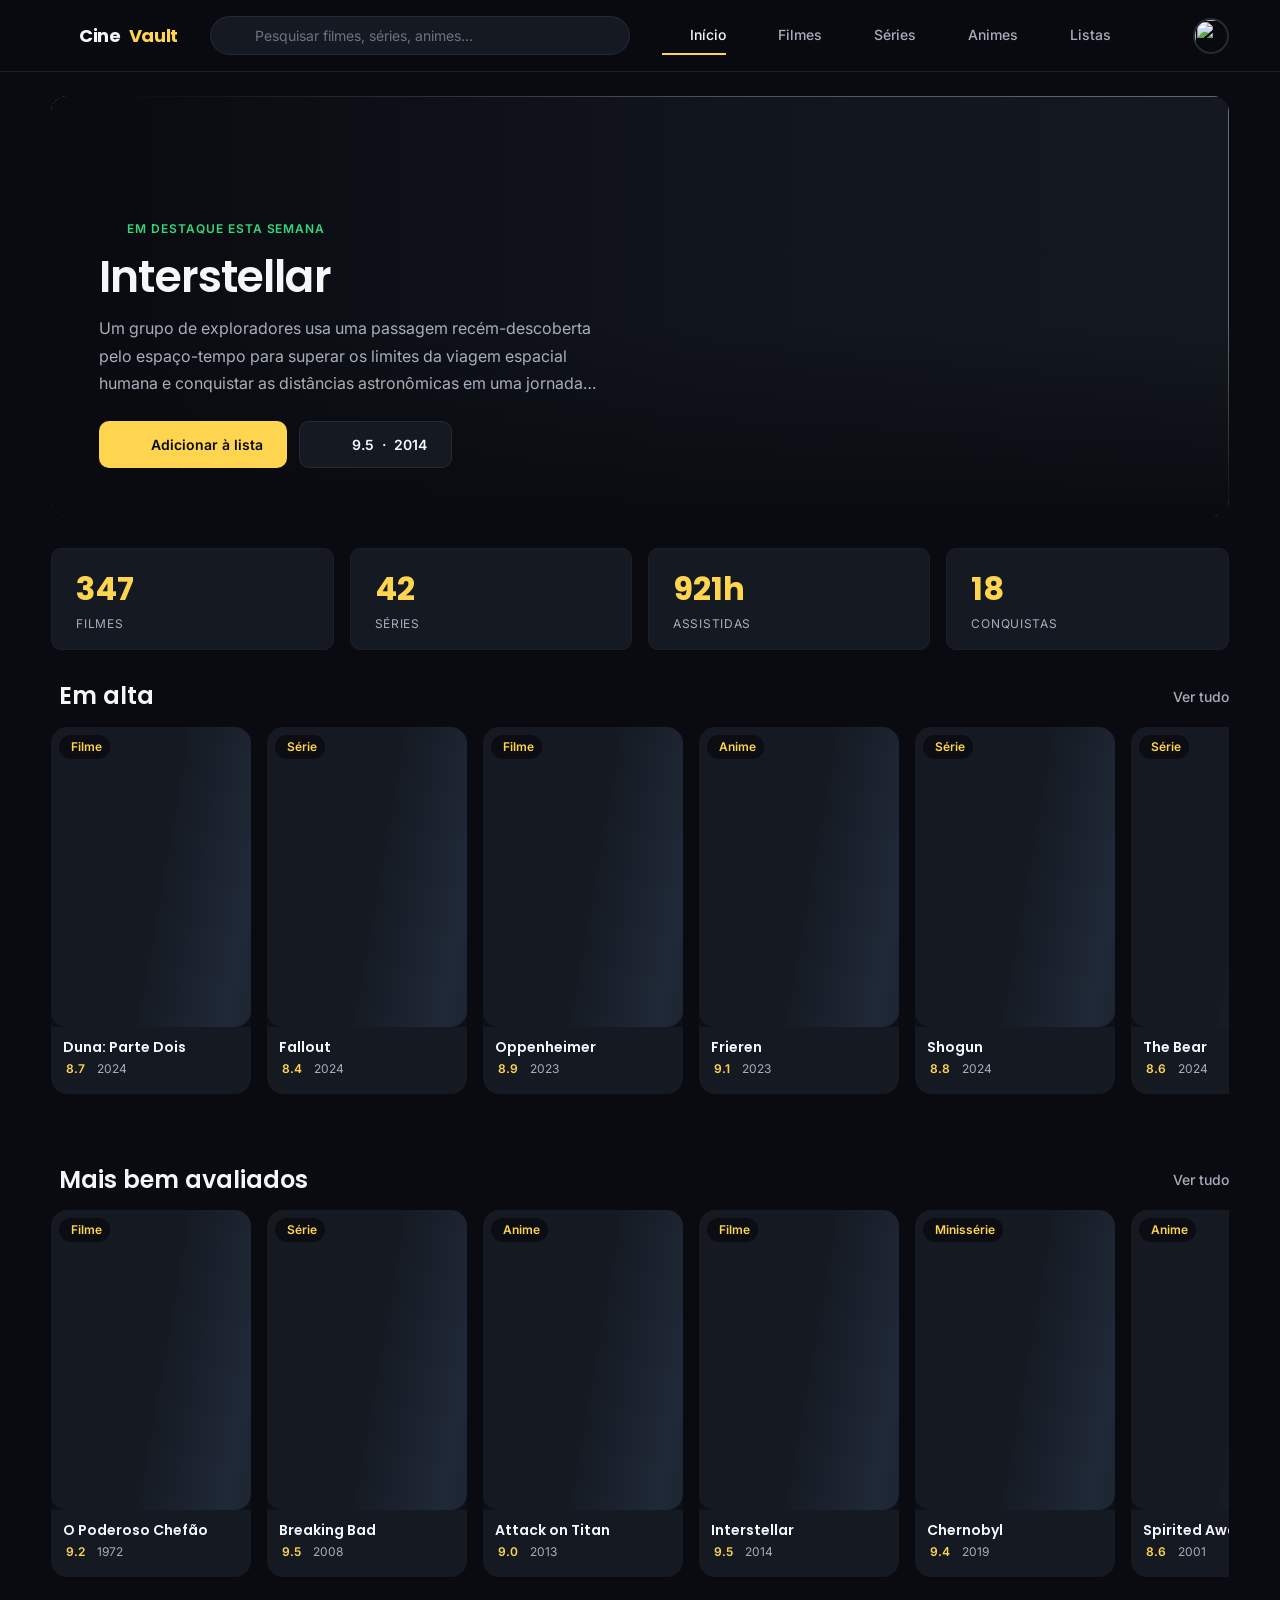
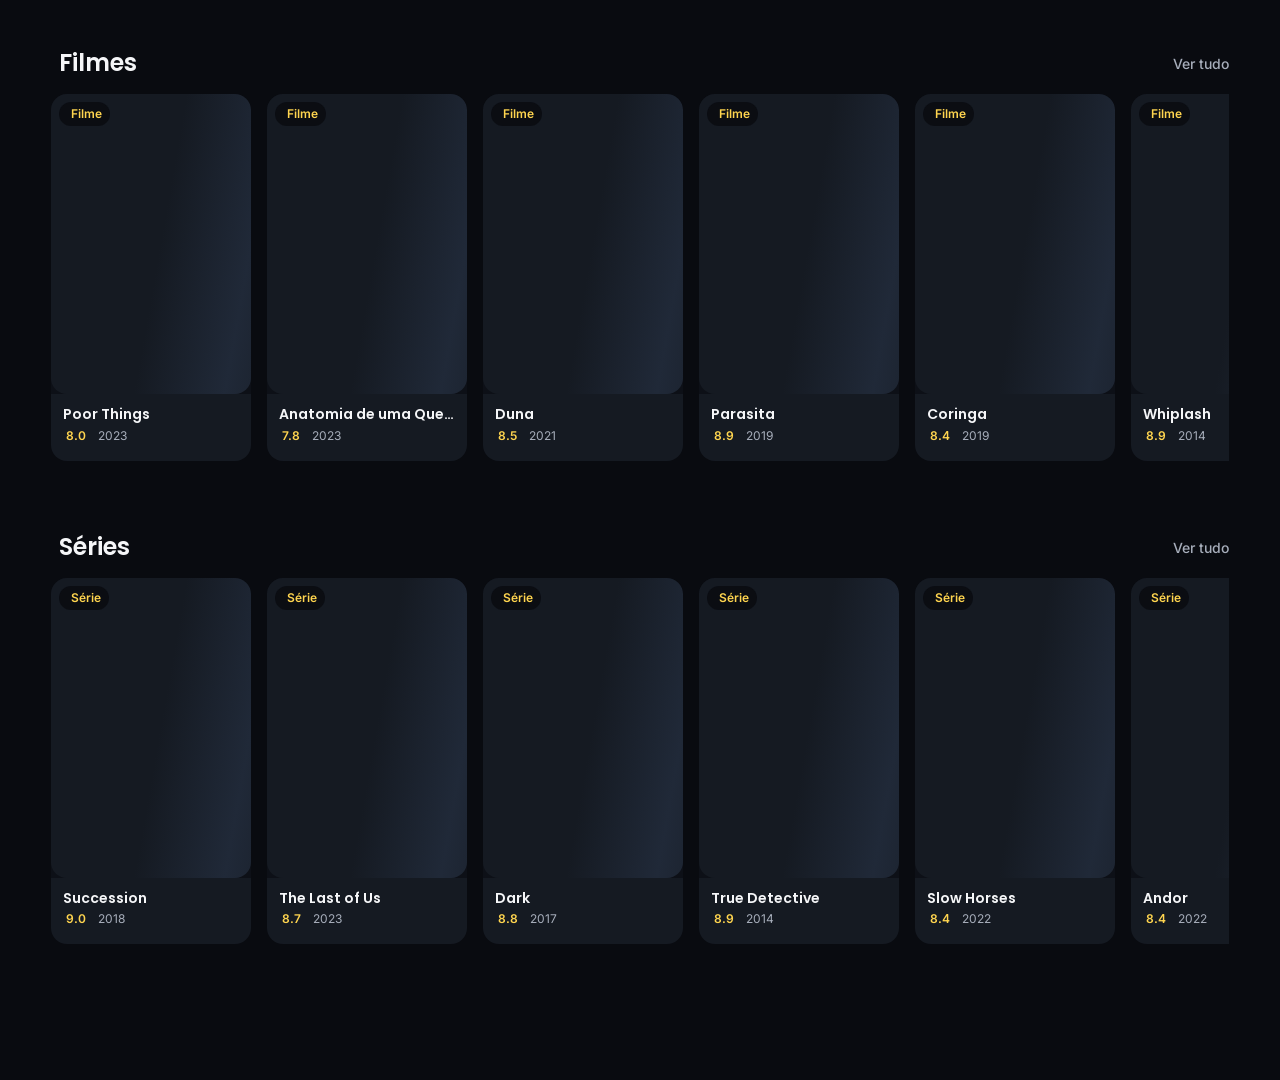
==== index.html @ 6f0cdc0a "//Primeiro commit" ====
<!DOCTYPE html>
<html lang="pt-BR">
<head>
  <meta charset="UTF-8" />
  <meta name="viewport" content="width=device-width, initial-scale=1.0" />
  <title>CineVault — Sua história através do cinema</title>
  <meta name="description" content="CineVault é sua biblioteca pessoal de filmes, séries, animes e muito mais." />

  <link rel="preconnect" href="https://fonts.googleapis.com" />
  <link href="https://fonts.googleapis.com/css2?family=Inter:wght@400;500;600;700&family=Poppins:wght@500;600;700&display=swap" rel="stylesheet" />

  <link rel="stylesheet" href="assets/css/variables.css" />
  <link rel="stylesheet" href="assets/css/base.css" />
  <link rel="stylesheet" href="assets/css/components.css" />
  <link rel="stylesheet" href="assets/css/home.css" />
</head>
<body class="page-home">

  <header class="navbar">
    <a href="index.html" class="navbar__logo">
      <i data-lucide="clapperboard" class="icon" style="color: var(--accent-yellow);"></i>
      Cine<span>Vault</span>
    </a>

    <form class="search-bar" role="search" onsubmit="return false;">
      <i data-lucide="search" class="icon"></i>
      <input type="text" placeholder="Pesquisar filmes, séries, animes..." aria-label="Pesquisar" />
    </form>

    <nav class="navbar__links" aria-label="Navegação principal">
      <a href="index.html" class="navbar__link is-active"><i data-lucide="home" class="icon"></i> Início</a>
      <a href="pages/search.html" class="navbar__link"><i data-lucide="clapperboard" class="icon"></i> Filmes</a>
      <a href="pages/search.html" class="navbar__link"><i data-lucide="tv" class="icon"></i> Séries</a>
      <a href="pages/search.html" class="navbar__link"><i data-lucide="sparkles" class="icon"></i> Animes</a>
      <a href="pages/lists.html" class="navbar__link"><i data-lucide="list" class="icon"></i> Listas</a>
    </nav>

    <div class="navbar__spacer"></div>

    <a href="pages/profile.html" class="navbar__profile" aria-label="Meu perfil">
      <img class="navbar__avatar" src="https://api.dicebear.com/7.x/shapes/svg?seed=cinevault" alt="" />
    </a>
  </header>

  <main class="container">

    <section class="hero" aria-label="Destaque">
      <img class="hero__backdrop" src="" alt="" aria-hidden="true" />
      <div class="hero__content">
        <span class="hero__eyebrow"><i data-lucide="flame" class="icon"></i> Em destaque esta semana</span>
        <h1 class="hero__title">Carregando...</h1>
        <p class="hero__desc"></p>
        <div class="hero__actions">
          <button class="btn btn--primary"><i data-lucide="plus" class="icon"></i> Adicionar à lista</button>
          <button class="btn btn--ghost">
            <i data-lucide="star" class="icon"></i>
            <span class="hero__rating"></span> · <span class="hero__year"></span>
          </button>
        </div>
      </div>
    </section>

    <div class="quick-stats">
      <div class="stat-chip"><span class="stat-chip__value">347</span><span class="stat-chip__label">Filmes</span></div>
      <div class="stat-chip"><span class="stat-chip__value">42</span><span class="stat-chip__label">Séries</span></div>
      <div class="stat-chip"><span class="stat-chip__value">921h</span><span class="stat-chip__label">Assistidas</span></div>
      <div class="stat-chip"><span class="stat-chip__value">18</span><span class="stat-chip__label">Conquistas</span></div>
    </div>

    <section class="section" aria-labelledby="titulo-em-alta">
      <div class="section__header">
        <h2 class="section__title" id="titulo-em-alta"><i data-lucide="flame"></i> Em alta</h2>
        <a href="pages/search.html" class="section__link">Ver tudo</a>
      </div>
      <div class="carousel" id="carousel-trending"></div>
    </section>

    <section class="section" aria-labelledby="titulo-bem-avaliados">
      <div class="section__header">
        <h2 class="section__title" id="titulo-bem-avaliados"><i data-lucide="star"></i> Mais bem avaliados</h2>
        <a href="pages/search.html" class="section__link">Ver tudo</a>
      </div>
      <div class="carousel" id="carousel-top-rated"></div>
    </section>

    <section class="section" aria-labelledby="titulo-filmes">
      <div class="section__header">
        <h2 class="section__title" id="titulo-filmes"><i data-lucide="clapperboard"></i> Filmes</h2>
        <a href="pages/search.html" class="section__link">Ver tudo</a>
      </div>
      <div class="carousel" id="carousel-movies"></div>
    </section>

    <section class="section" aria-labelledby="titulo-series">
      <div class="section__header">
        <h2 class="section__title" id="titulo-series"><i data-lucide="tv"></i> Séries</h2>
        <a href="pages/search.html" class="section__link">Ver tudo</a>
      </div>
      <div class="carousel" id="carousel-series"></div>
    </section>

  </main>

  <script src="https://unpkg.com/lucide@latest"></script>
  <script src="assets/js/api.js"></script>
  <script src="assets/js/ui.js"></script>
  <script src="assets/js/home.js"></script>
  <script src="assets/js/app.js"></script>
</body>
</html>
---- assets/css/variables.css ----
/* ============================================================
   CINEVAULT — DESIGN TOKENS
   "Sua história através do cinema."
   Fonte única da verdade para cor, tipografia, espaçamento,
   sombra e movimento. Nenhum componente deve usar um valor
   bruto (hex, px solto) fora daqui.
   ============================================================ */

:root {
  /* ---------- Cor — superfícies ---------- */
  --bg: #090B10;
  --bg-elevated: #0D1017;
  --card: #151A22;
  --card-hover: #202938;
  --border: #232A36;
  --border-soft: #1A2029;

  /* ---------- Cor — marca / semântica ---------- */
  --accent-yellow: #FFD54F;   /* destaque, avaliação, marca */
  --accent-blue: #5CAEFF;     /* links, séries, informação */
  --accent-green: #37D67A;    /* sucesso, "assistido", conquistas */
  --accent-red: #F44336;      /* erro, remover, "não assistido" */

  --accent-yellow-dim: #FFD54F1A;
  --accent-blue-dim: #5CAEFF1A;
  --accent-green-dim: #37D67A1A;
  --accent-red-dim: #F443361A;

  /* ---------- Cor — texto ---------- */
  --text-primary: #F5F6F8;
  --text-secondary: #A7AEBB;
  --text-muted: #6B7383;
  --text-on-accent: #090B10;

  /* ---------- Tipografia ---------- */
  --font-title: "Poppins", "Inter", sans-serif;
  --font-body: "Inter", sans-serif;

  --fs-xs: 0.75rem;    /* 12px — legendas, metadados */
  --fs-sm: 0.875rem;   /* 14px — texto secundário */
  --fs-base: 1rem;     /* 16px — corpo */
  --fs-md: 1.125rem;   /* 18px — subtítulos de card */
  --fs-lg: 1.5rem;     /* 24px — títulos de seção */
  --fs-xl: 2rem;       /* 32px — títulos de página */
  --fs-2xl: 2.75rem;   /* 44px — hero */

  --fw-regular: 400;
  --fw-medium: 500;
  --fw-semibold: 600;
  --fw-bold: 700;

  --lh-tight: 1.2;
  --lh-normal: 1.5;
  --lh-relaxed: 1.7;

  /* ---------- Espaçamento (escala 4px) ---------- */
  --space-1: 4px;
  --space-2: 8px;
  --space-3: 12px;
  --space-4: 16px;
  --space-5: 24px;
  --space-6: 32px;
  --space-7: 48px;
  --space-8: 64px;
  --space-9: 96px;

  /* ---------- Raio ---------- */
  --radius-sm: 6px;
  --radius-md: 10px;
  --radius-lg: 16px;
  --radius-full: 999px;

  /* ---------- Sombra ---------- */
  --shadow-sm: 0 2px 6px rgba(0, 0, 0, 0.35);
  --shadow-md: 0 8px 24px rgba(0, 0, 0, 0.45);
  --shadow-lg: 0 16px 40px rgba(0, 0, 0, 0.55);
  --shadow-glow-yellow: 0 8px 28px rgba(255, 213, 79, 0.25);

  /* ---------- Movimento ---------- */
  --ease-out: cubic-bezier(0.16, 1, 0.3, 1);
  --duration-fast: 150ms;
  --duration-base: 250ms;
  --duration-slow: 400ms;

  /* ---------- Layout ---------- */
  --header-height: 72px;
  --container-max: 1400px;
  --container-pad: clamp(20px, 4vw, 64px);

  /* ---------- Z-index ---------- */
  --z-header: 100;
  --z-modal: 1000;
  --z-toast: 1100;
}
---- assets/css/base.css ----
/* ============================================================
   CINEVAULT — BASE
   Reset + regras globais. Nenhuma classe de componente aqui.
   ============================================================ */

*,
*::before,
*::after {
  box-sizing: border-box;
  margin: 0;
  padding: 0;
}

html {
  color-scheme: dark;
  scroll-behavior: smooth;
}

body {
  background: var(--bg);
  color: var(--text-primary);
  font-family: var(--font-body);
  font-size: var(--fs-base);
  line-height: var(--lh-normal);
  -webkit-font-smoothing: antialiased;
  min-height: 100vh;
}

img {
  display: block;
  max-width: 100%;
}

a {
  color: inherit;
  text-decoration: none;
}

button,
input {
  font: inherit;
  color: inherit;
}

button {
  cursor: pointer;
  background: none;
  border: none;
}

ul {
  list-style: none;
}

h1, h2, h3, h4 {
  font-family: var(--font-title);
  line-height: var(--lh-tight);
  font-weight: var(--fw-semibold);
}

/* ---------- Foco visível (acessibilidade) ---------- */
:focus-visible {
  outline: 2px solid var(--accent-blue);
  outline-offset: 2px;
  border-radius: var(--radius-sm);
}

/* ---------- Scrollbar ---------- */
::-webkit-scrollbar {
  height: 8px;
  width: 8px;
}

::-webkit-scrollbar-track {
  background: transparent;
}

::-webkit-scrollbar-thumb {
  background: var(--border);
  border-radius: var(--radius-full);
}

::-webkit-scrollbar-thumb:hover {
  background: var(--card-hover);
}

/* ---------- Container ---------- */
.container {
  max-width: var(--container-max);
  margin-inline: auto;
  padding-inline: var(--container-pad);
}

/* ---------- Utilitários ---------- */
.visually-hidden {
  position: absolute;
  width: 1px;
  height: 1px;
  overflow: hidden;
  clip: rect(0 0 0 0);
  white-space: nowrap;
}

.icon {
  width: 20px;
  height: 20px;
  stroke-width: 1.75;
  flex-shrink: 0;
}

/* ---------- Movimento reduzido ---------- */
@media (prefers-reduced-motion: reduce) {
  *,
  *::before,
  *::after {
    animation-duration: 0.001ms !important;
    animation-iteration-count: 1 !important;
    transition-duration: 0.001ms !important;
    scroll-behavior: auto !important;
  }
}
---- assets/css/components.css ----
/* ============================================================
   CINEVAULT — COMPONENTES
   Cada bloco é independente e reutilizável entre páginas.
   ============================================================ */

/* ============================================================
   1. NAVBAR
   ============================================================ */
.navbar {
  position: sticky;
  top: 0;
  z-index: var(--z-header);
  height: var(--header-height);
  display: flex;
  align-items: center;
  gap: var(--space-6);
  background: rgba(9, 11, 16, 0.85);
  backdrop-filter: blur(12px);
  -webkit-backdrop-filter: blur(12px);
  border-bottom: 1px solid var(--border-soft);
  padding-inline: var(--container-pad);
}

.navbar__logo {
  display: flex;
  align-items: center;
  gap: var(--space-2);
  font-family: var(--font-title);
  font-weight: var(--fw-bold);
  font-size: var(--fs-md);
  letter-spacing: -0.02em;
  flex-shrink: 0;
}

.navbar__logo span {
  color: var(--accent-yellow);
}

.navbar__links {
  display: flex;
  align-items: center;
  gap: var(--space-5);
  flex-shrink: 0;
}

.navbar__link {
  display: flex;
  align-items: center;
  gap: var(--space-2);
  font-size: var(--fs-sm);
  font-weight: var(--fw-medium);
  color: var(--text-secondary);
  padding: var(--space-2) 0;
  border-bottom: 2px solid transparent;
  transition: color var(--duration-fast) var(--ease-out),
              border-color var(--duration-fast) var(--ease-out);
  white-space: nowrap;
}

.navbar__link:hover {
  color: var(--text-primary);
}

.navbar__link.is-active {
  color: var(--text-primary);
  border-bottom-color: var(--accent-yellow);
}

.navbar__spacer {
  flex: 1;
}

.navbar__profile {
  display: flex;
  align-items: center;
  gap: var(--space-2);
  flex-shrink: 0;
}

.navbar__avatar {
  width: 36px;
  height: 36px;
  border-radius: var(--radius-full);
  object-fit: cover;
  border: 2px solid var(--border);
  transition: border-color var(--duration-fast) var(--ease-out);
}

.navbar__profile:hover .navbar__avatar {
  border-color: var(--accent-yellow);
}

/* ============================================================
   2. BUSCA
   ============================================================ */
.search-bar {
  display: flex;
  align-items: center;
  gap: var(--space-2);
  background: var(--card);
  border: 1px solid var(--border);
  border-radius: var(--radius-full);
  padding: var(--space-2) var(--space-4);
  width: 100%;
  max-width: 420px;
  transition: border-color var(--duration-fast) var(--ease-out),
              background var(--duration-fast) var(--ease-out);
}

.search-bar:focus-within {
  border-color: var(--accent-blue);
  background: var(--card-hover);
}

.search-bar .icon {
  color: var(--text-muted);
}

.search-bar input {
  background: none;
  border: none;
  width: 100%;
  font-size: var(--fs-sm);
  color: var(--text-primary);
}

.search-bar input::placeholder {
  color: var(--text-muted);
}

.search-bar input:focus {
  outline: none;
}

/* ============================================================
   3. BOTÕES
   ============================================================ */
.btn {
  display: inline-flex;
  align-items: center;
  justify-content: center;
  gap: var(--space-2);
  font-size: var(--fs-sm);
  font-weight: var(--fw-semibold);
  padding: var(--space-3) var(--space-5);
  border-radius: var(--radius-md);
  transition: transform var(--duration-fast) var(--ease-out),
              background var(--duration-fast) var(--ease-out),
              box-shadow var(--duration-fast) var(--ease-out);
}

.btn:active {
  transform: scale(0.97);
}

.btn--primary {
  background: var(--accent-yellow);
  color: var(--text-on-accent);
}

.btn--primary:hover {
  box-shadow: var(--shadow-glow-yellow);
}

.btn--ghost {
  background: var(--card);
  color: var(--text-primary);
  border: 1px solid var(--border);
}

.btn--ghost:hover {
  background: var(--card-hover);
  border-color: var(--border);
}

.btn--icon {
  padding: var(--space-2);
  border-radius: var(--radius-full);
  background: rgba(255, 255, 255, 0.06);
}

.btn--icon:hover {
  background: rgba(255, 255, 255, 0.12);
}

/* ============================================================
   4. CARD DE TÍTULO (filme / série / anime)
   ============================================================ */
.card {
  position: relative;
  flex-shrink: 0;
  width: 200px;
  background: var(--card);
  border-radius: var(--radius-lg);
  overflow: hidden;
  cursor: pointer;
  transition: transform var(--duration-base) var(--ease-out),
              box-shadow var(--duration-base) var(--ease-out);
}

.card:hover,
.card:focus-visible {
  transform: translateY(-6px) scale(1.03);
  box-shadow: var(--shadow-lg);
  z-index: 2;
}

.card__poster-wrap {
  position: relative;
  aspect-ratio: 2 / 3;
  background: var(--bg-elevated);
  overflow: hidden;
}

.card__poster {
  width: 100%;
  height: 100%;
  object-fit: cover;
  transition: transform var(--duration-slow) var(--ease-out);
}

.card:hover .card__poster {
  transform: scale(1.08);
}

.card__badge {
  position: absolute;
  top: var(--space-2);
  left: var(--space-2);
  display: flex;
  align-items: center;
  gap: 4px;
  background: rgba(9, 11, 16, 0.8);
  backdrop-filter: blur(4px);
  color: var(--accent-yellow);
  font-size: var(--fs-xs);
  font-weight: var(--fw-semibold);
  padding: 3px 8px;
  border-radius: var(--radius-full);
}

.card__badge .icon {
  width: 12px;
  height: 12px;
}

.card__overlay {
  position: absolute;
  inset: 0;
  display: flex;
  align-items: flex-end;
  justify-content: center;
  padding-bottom: var(--space-4);
  background: linear-gradient(180deg, rgba(9, 11, 16, 0) 40%, rgba(9, 11, 16, 0.92) 100%);
  opacity: 0;
  transition: opacity var(--duration-base) var(--ease-out);
}

.card:hover .card__overlay,
.card:focus-visible .card__overlay {
  opacity: 1;
}

.card__cta {
  font-size: var(--fs-xs);
  font-weight: var(--fw-semibold);
  color: var(--text-on-accent);
  background: var(--accent-yellow);
  padding: var(--space-2) var(--space-4);
  border-radius: var(--radius-full);
  transform: translateY(8px);
  transition: transform var(--duration-base) var(--ease-out);
}

.card:hover .card__cta {
  transform: translateY(0);
}

.card__body {
  padding: var(--space-3) var(--space-3) var(--space-4);
}

.card__title {
  font-family: var(--font-title);
  font-size: var(--fs-sm);
  font-weight: var(--fw-semibold);
  color: var(--text-primary);
  white-space: nowrap;
  overflow: hidden;
  text-overflow: ellipsis;
}

.card__meta {
  display: flex;
  align-items: center;
  gap: var(--space-3);
  margin-top: var(--space-1);
  font-size: var(--fs-xs);
  color: var(--text-secondary);
}

.card__rating {
  display: flex;
  align-items: center;
  gap: 3px;
  color: var(--accent-yellow);
  font-weight: var(--fw-semibold);
}

.card__rating .icon {
  width: 13px;
  height: 13px;
}

/* ============================================================
   5. SEÇÃO DE CARROSSEL
   ============================================================ */
.section {
  padding-block: var(--space-6);
}

.section__header {
  display: flex;
  align-items: center;
  justify-content: space-between;
  margin-bottom: var(--space-4);
}

.section__title {
  display: flex;
  align-items: center;
  gap: var(--space-2);
  font-size: var(--fs-lg);
}

.section__title .icon {
  width: 22px;
  height: 22px;
  color: var(--accent-yellow);
}

.section__link {
  font-size: var(--fs-sm);
  font-weight: var(--fw-medium);
  color: var(--text-secondary);
  transition: color var(--duration-fast) var(--ease-out);
}

.section__link:hover {
  color: var(--accent-blue);
}

.carousel {
  display: flex;
  gap: var(--space-4);
  overflow-x: auto;
  padding-bottom: var(--space-2);
  scroll-snap-type: x proximity;
}

.carousel .card {
  scroll-snap-align: start;
}

/* ============================================================
   6. BANNER / HERO
   ============================================================ */
.hero {
  position: relative;
  border-radius: var(--radius-lg);
  overflow: hidden;
  min-height: 420px;
  display: flex;
  align-items: flex-end;
  background: var(--card);
  margin-top: var(--space-5);
}

.hero__backdrop {
  position: absolute;
  inset: 0;
  width: 100%;
  height: 100%;
  object-fit: cover;
  opacity: 0.55;
}

.hero::after {
  content: "";
  position: absolute;
  inset: 0;
  background: linear-gradient(90deg, var(--bg) 5%, rgba(9, 11, 16, 0.35) 55%, rgba(9, 11, 16, 0.1) 100%),
              linear-gradient(0deg, var(--bg) 0%, transparent 45%);
}

.hero__content {
  position: relative;
  z-index: 1;
  padding: var(--space-7);
  max-width: 620px;
}

.hero__eyebrow {
  display: inline-flex;
  align-items: center;
  gap: var(--space-2);
  font-size: var(--fs-xs);
  font-weight: var(--fw-semibold);
  color: var(--accent-green);
  text-transform: uppercase;
  letter-spacing: 0.08em;
  margin-bottom: var(--space-3);
}

.hero__title {
  font-size: var(--fs-2xl);
  margin-bottom: var(--space-3);
  letter-spacing: -0.02em;
}

.hero__desc {
  font-size: var(--fs-base);
  color: var(--text-secondary);
  line-height: var(--lh-relaxed);
  margin-bottom: var(--space-5);
  display: -webkit-box;
  -webkit-line-clamp: 3;
  -webkit-box-orient: vertical;
  overflow: hidden;
}

.hero__actions {
  display: flex;
  gap: var(--space-3);
}

/* ============================================================
   7. PERFIL — ESTATÍSTICAS
   ============================================================ */
.stat-chip {
  display: flex;
  flex-direction: column;
  gap: 2px;
  padding: var(--space-4) var(--space-5);
  background: var(--card);
  border-radius: var(--radius-md);
  border: 1px solid var(--border-soft);
}

.stat-chip__value {
  font-family: var(--font-title);
  font-size: var(--fs-xl);
  font-weight: var(--fw-bold);
  color: var(--accent-yellow);
}

.stat-chip__label {
  font-size: var(--fs-xs);
  color: var(--text-secondary);
  text-transform: uppercase;
  letter-spacing: 0.06em;
}

/* ============================================================
   8. ESTADOS — carregamento / vazio
   ============================================================ */
.skeleton {
  background: linear-gradient(100deg, var(--card) 30%, var(--card-hover) 50%, var(--card) 70%);
  background-size: 200% 100%;
  animation: shimmer 1.4s ease-in-out infinite;
  border-radius: var(--radius-lg);
}

@keyframes shimmer {
  0% { background-position: 150% 0; }
  100% { background-position: -50% 0; }
}

.empty-state {
  display: flex;
  flex-direction: column;
  align-items: center;
  text-align: center;
  gap: var(--space-3);
  padding: var(--space-8) var(--space-5);
  color: var(--text-secondary);
}

.empty-state .icon {
  width: 40px;
  height: 40px;
  color: var(--text-muted);
}

/* ============================================================
   9. TOAST
   ============================================================ */
.toast {
  position: fixed;
  bottom: var(--space-6);
  left: 50%;
  transform: translateX(-50%) translateY(20px);
  background: var(--card-hover);
  border: 1px solid var(--border);
  color: var(--text-primary);
  font-size: var(--fs-sm);
  padding: var(--space-3) var(--space-5);
  border-radius: var(--radius-md);
  box-shadow: var(--shadow-md);
  z-index: var(--z-toast);
  opacity: 0;
  pointer-events: none;
  transition: opacity var(--duration-base) var(--ease-out),
              transform var(--duration-base) var(--ease-out);
}

.toast.is-visible {
  opacity: 1;
  transform: translateX(-50%) translateY(0);
  pointer-events: auto;
}

/* ============================================================
   10. RESPONSIVO
   ============================================================ */
@media (max-width: 900px) {
  .navbar__links {
    display: none;
  }

  .hero {
    min-height: 320px;
  }

  .hero__content {
    padding: var(--space-5);
  }

  .hero__title {
    font-size: var(--fs-xl);
  }
}

@media (max-width: 560px) {
  .card {
    width: 140px;
  }

  .search-bar {
    max-width: 100%;
  }
}
---- assets/css/home.css ----
/* ============================================================
   CINEVAULT — HOME
   Regras específicas do index.html. Nada de token ou componente
   genérico aqui — isso vive em variables.css / components.css.
   ============================================================ */

.page-home main {
  padding-bottom: var(--space-9);
}

.page-home .section:first-of-type {
  padding-top: 0;
}

.quick-stats {
  display: grid;
  grid-template-columns: repeat(4, 1fr);
  gap: var(--space-4);
  margin-top: var(--space-6);
}

@media (max-width: 700px) {
  .quick-stats {
    grid-template-columns: repeat(2, 1fr);
  }
}
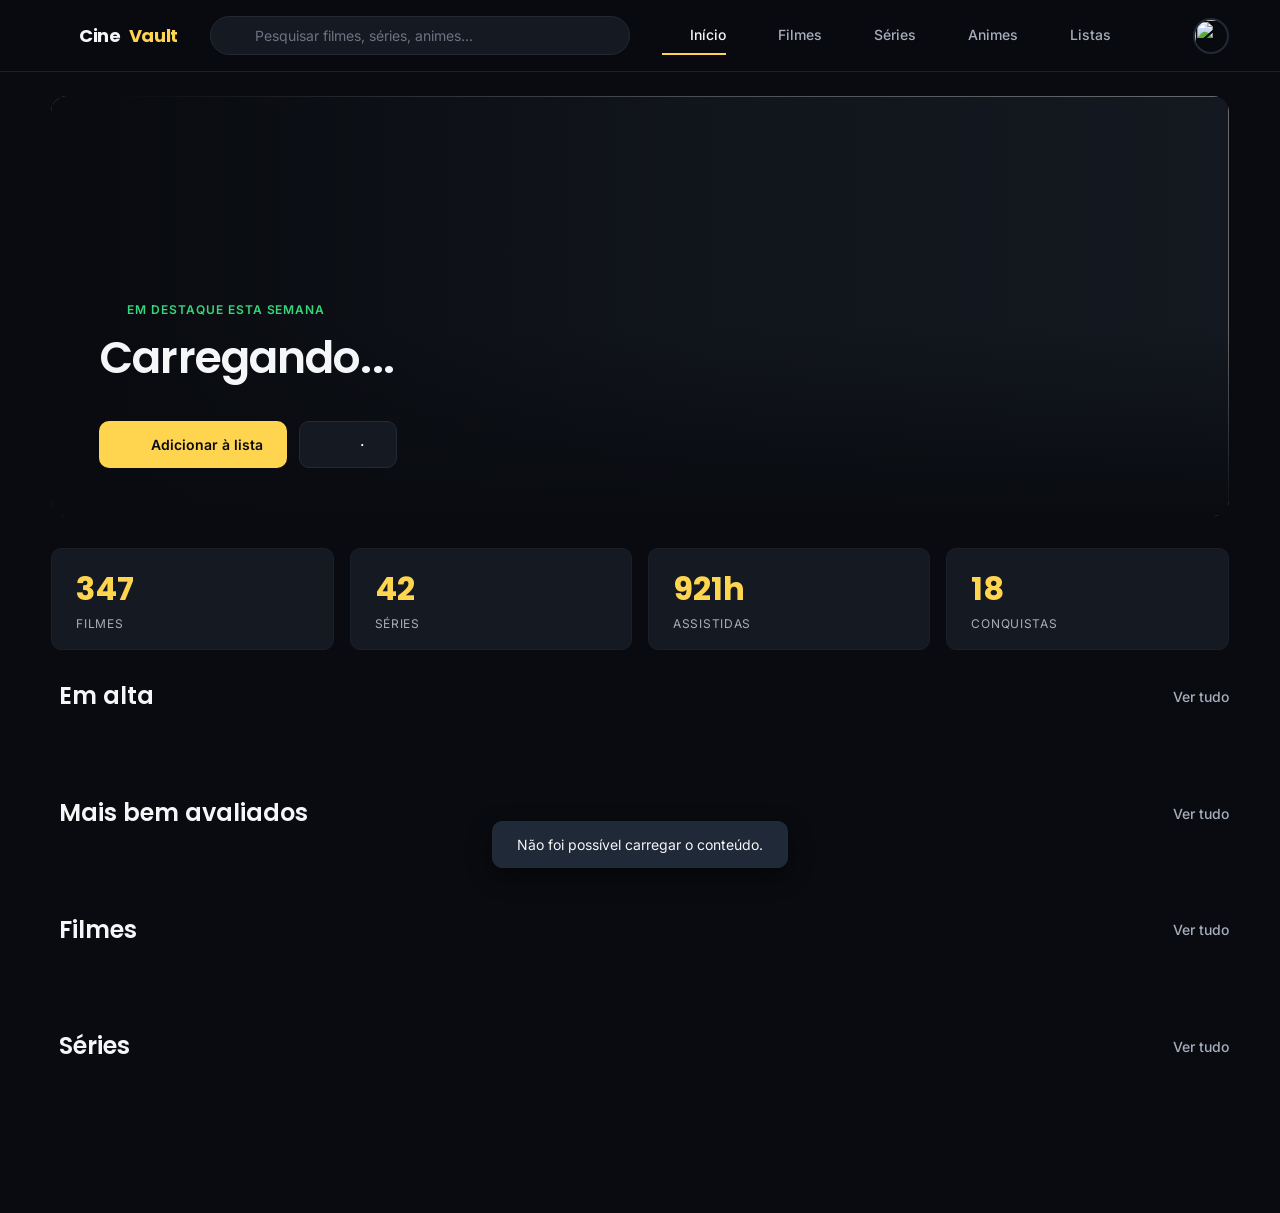
==== commit 491bba18: "//melhoria" ====
--- a/index.html
+++ b/index.html
@@ -30,8 +30,8 @@
     <nav class="navbar__links" aria-label="Navegação principal">
       <a href="index.html" class="navbar__link is-active"><i data-lucide="home" class="icon"></i> Início</a>
       <a href="pages/search.html" class="navbar__link"><i data-lucide="clapperboard" class="icon"></i> Filmes</a>
-      <a href="pages/search.html" class="navbar__link"><i data-lucide="tv" class="icon"></i> Séries</a>
-      <a href="pages/search.html" class="navbar__link"><i data-lucide="sparkles" class="icon"></i> Animes</a>
+      <a href="pages/search.html?type=série" class="navbar__link"><i data-lucide="tv" class="icon"></i> Séries</a>
+      <a href="pages/search.html?type=anime" class="navbar__link"><i data-lucide="sparkles" class="icon"></i> Animes</a>
       <a href="pages/lists.html" class="navbar__link"><i data-lucide="list" class="icon"></i> Listas</a>
     </nav>
 
